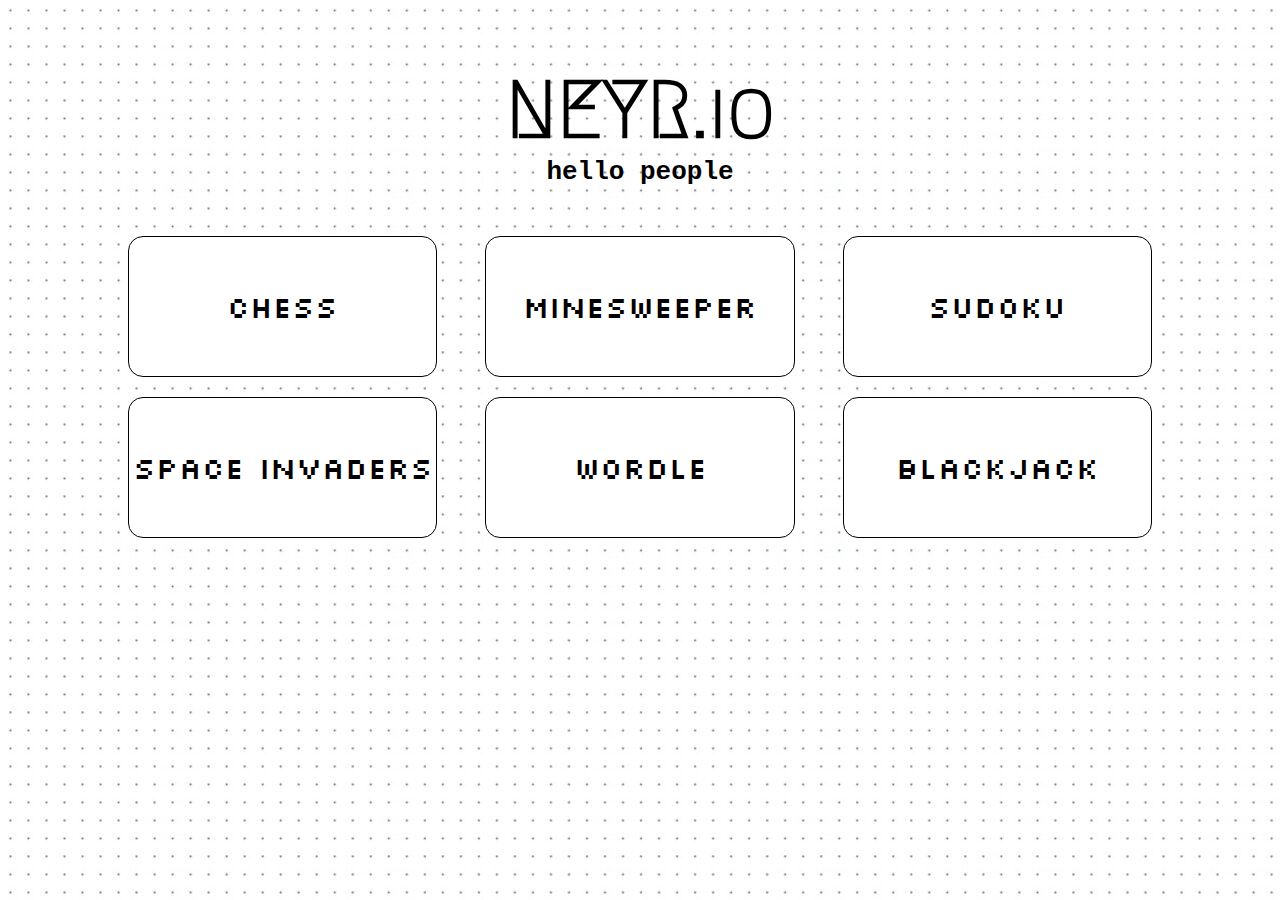
==== index.html @ 0420afbf "game interface" ====
<!DOCTYPE html>
<html lang="en">
<head>
    <meta charset="UTF-8">
    <meta name="viewport" content="width=device-width, initial-scale=1.0">
    <title>Document</title>
    <link rel="stylesheet" href="styles.css">
    <link rel="preconnect" href="https://fonts.googleapis.com">
<link rel="preconnect" href="https://fonts.gstatic.com" crossorigin>
<link href="https://fonts.googleapis.com/css2?family=Megrim&family=Silkscreen:wght@400;700&display=swap" rel="stylesheet">
</head>
<body>
    <div class="title">
        <h1>NEYR.io</h1>
        <h4>hello people</h4>
    </div>
    <div class="games-container">
        <div>
            <a href="">Chess</a>
        </div>
        <div>
            <a href="/Minesweeper/minesweeper.html">Minesweeper</a>
        </div>
        <div>
            <a href="/Minesweeper/minesweeper.html">Sudoku</a>
        </div>
        <div>
            <a href="/Minesweeper/minesweeper.html">Space Invaders</a>
        </div>
        <div>
            <a href="/Minesweeper/minesweeper.html">Wordle</a>
        </div>
        <div>
            <a href="/Minesweeper/minesweeper.html">Blackjack</a>
        </div>
    </div>
</body>
</html>
---- styles.css ----
* {
    margin: 0;
    padding: 0;
}
 body {
    background-image: url("/Images/background-image.jpg");
 }

.title {
    text-align: center;
    margin: 5% auto 3%;;

}

.title h1 {
    font-family: "Megrim";
    font-weight: 600;
    font-size: 80px;
}

.title h4 {
    font-family: 'Courier New', Courier, monospace;
    font-size: 26px;
}

.games-container {
    width: 80%;
    margin: 0 auto;
    display: flex;
    flex-wrap: wrap;
    justify-content: space-between;
}
.games-container div {
    flex-basis: 30%;
    padding: 50px 0;
    border: 1px solid black;
    border-radius: 15px;
    background-color: white;
    text-align: center;
    margin: 1% 0;
}

.games-container a {
    text-decoration: none;
    color: black;
    font-family: "Silkscreen";
    font-size: 30px;
    font-weight: 200;
}
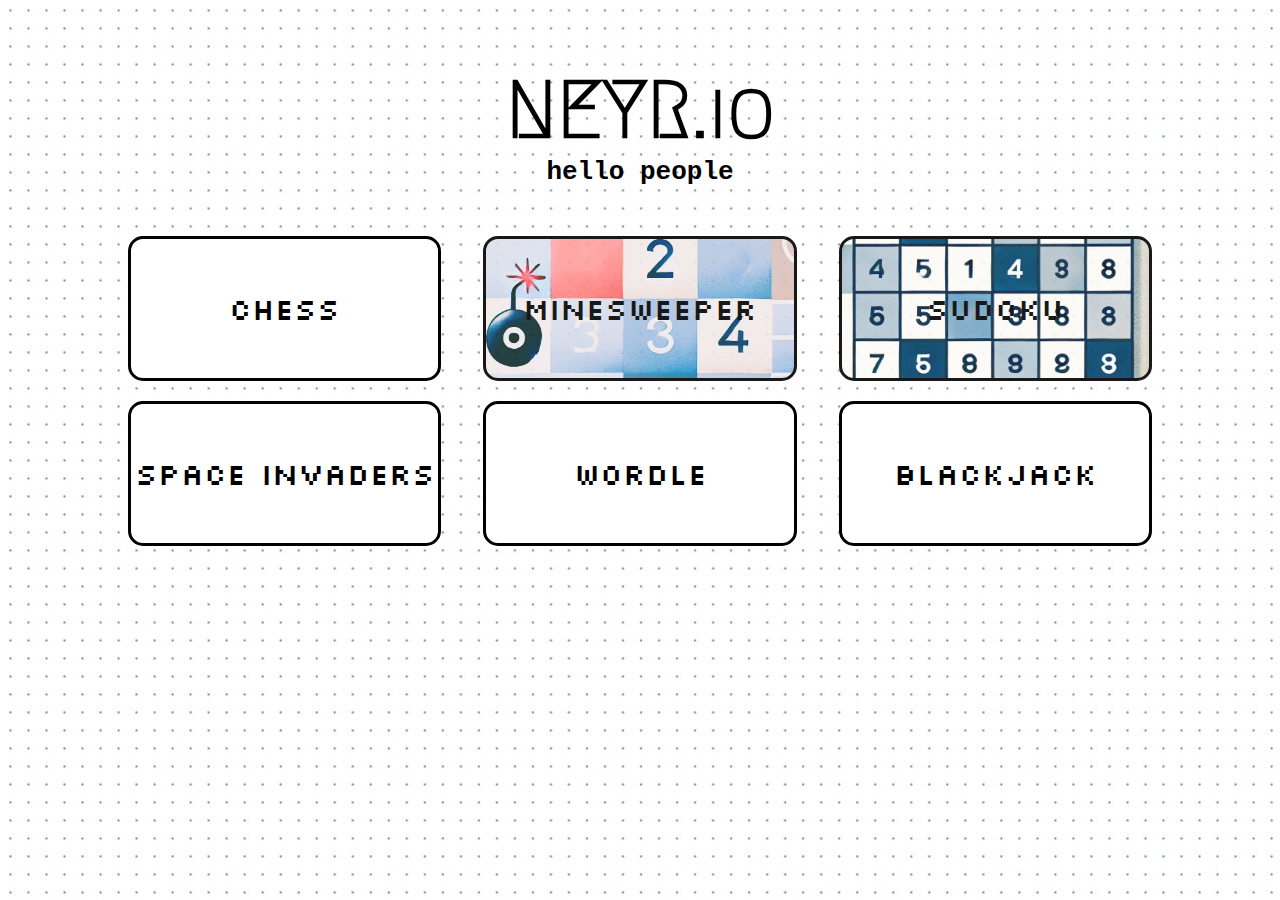
==== commit 0bcd9b40: "sudoku game done with minor bugs to be fixed, additional change to home page" ====
--- a/index.html
+++ b/index.html
@@ -1,9 +1,10 @@
 <!DOCTYPE html>
 <html lang="en">
 <head>
+    <title>Welcome to NEYR.io!</title>
     <meta charset="UTF-8">
     <meta name="viewport" content="width=device-width, initial-scale=1.0">
-    <title>Document</title>
+    <title>NEYR.io</title>
     <link rel="stylesheet" href="styles.css">
     <link rel="preconnect" href="https://fonts.googleapis.com">
 <link rel="preconnect" href="https://fonts.gstatic.com" crossorigin>
@@ -15,23 +16,23 @@
         <h4>hello people</h4>
     </div>
     <div class="games-container">
-        <div>
-            <a href="">Chess</a>
+        <div id="chess">
+            <a href="Chess/chess.html">Chess</a>
+        </div>
+        <div id="minesweeper">
+            <a href="Minesweeper/minesweeper.html">Minesweeper</a>
+        </div>
+        <div id="sudoku">
+            <a href="Sudoku/sudoku.html">Sudoku</a>
         </div>
         <div>
-            <a href="/Minesweeper/minesweeper.html">Minesweeper</a>
+            <a href="Space-invaders/space-invaders.html">Space Invaders</a>
         </div>
         <div>
-            <a href="/Minesweeper/minesweeper.html">Sudoku</a>
+            <a href="Wordle/wordle.html">Wordle</a>
         </div>
         <div>
-            <a href="/Minesweeper/minesweeper.html">Space Invaders</a>
-        </div>
-        <div>
-            <a href="/Minesweeper/minesweeper.html">Wordle</a>
-        </div>
-        <div>
-            <a href="/Minesweeper/minesweeper.html">Blackjack</a>
+            <a href="Blackjack/blackjack.html">Blackjack</a>
         </div>
     </div>
 </body>
--- a/styles.css
+++ b/styles.css
@@ -3,7 +3,7 @@
     padding: 0;
 }
  body {
-    background-image: url("/Images/background-image.jpg");
+    background-image: url("Images/background-image.jpg");
  }
 
 .title {
@@ -33,11 +33,18 @@
 .games-container div {
     flex-basis: 30%;
     padding: 50px 0;
-    border: 1px solid black;
+    border: 3px solid black;
     border-radius: 15px;
-    background-color: white;
+    background-size: cover;
     text-align: center;
     margin: 1% 0;
+    transition: 0.3s;
+    background-color: white;
+    min-width: 250px;
+}
+.games-container div:hover {
+    transform: scale(1.03);
+    transition: 0.3s;
 }
 
 .games-container a {
@@ -46,4 +53,16 @@
     font-family: "Silkscreen";
     font-size: 30px;
     font-weight: 200;
+}
+
+
+
+#minesweeper {
+    background-image: url(Images/minesweeper-image-cropped-4.jpeg);
+    opacity: 0.9;
+}
+
+#sudoku {
+    background-image: url(Images/sudoku-image-cropped-3.jpeg);
+    opacity: 0.9;
 }